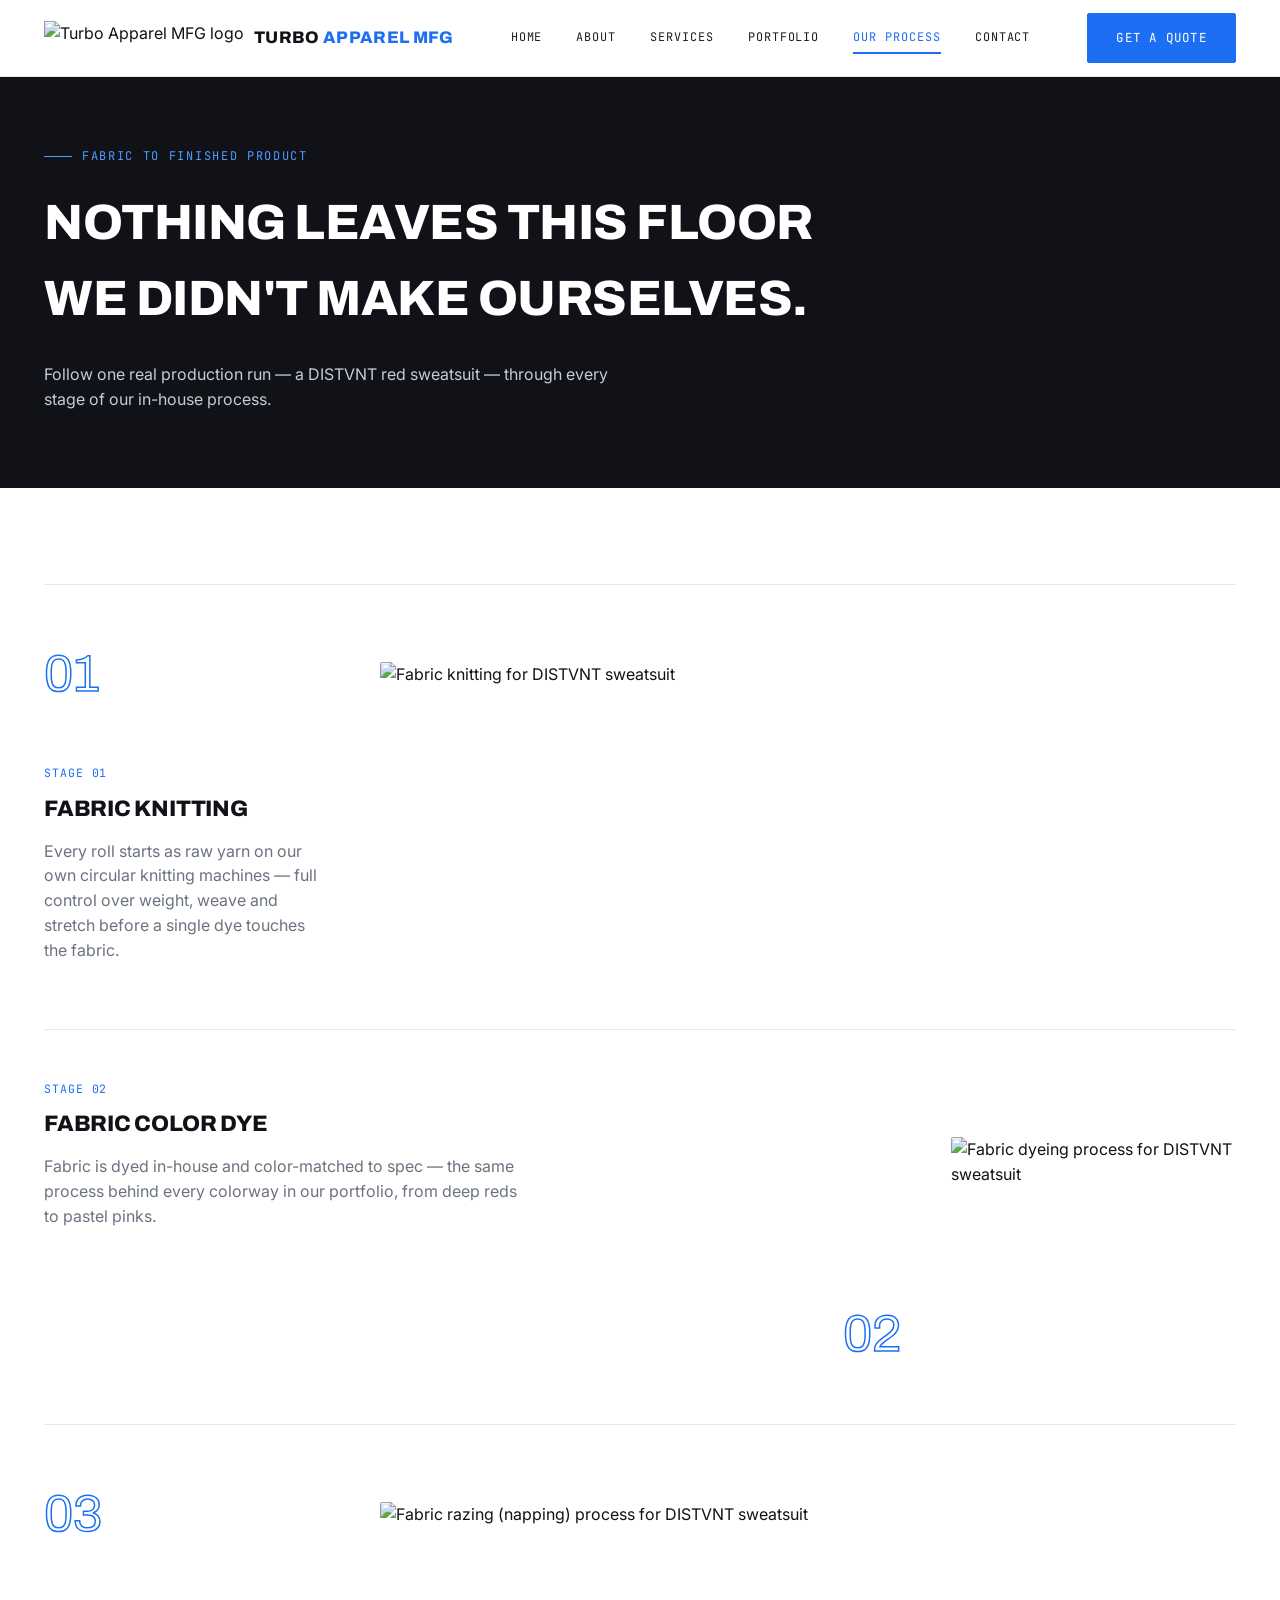
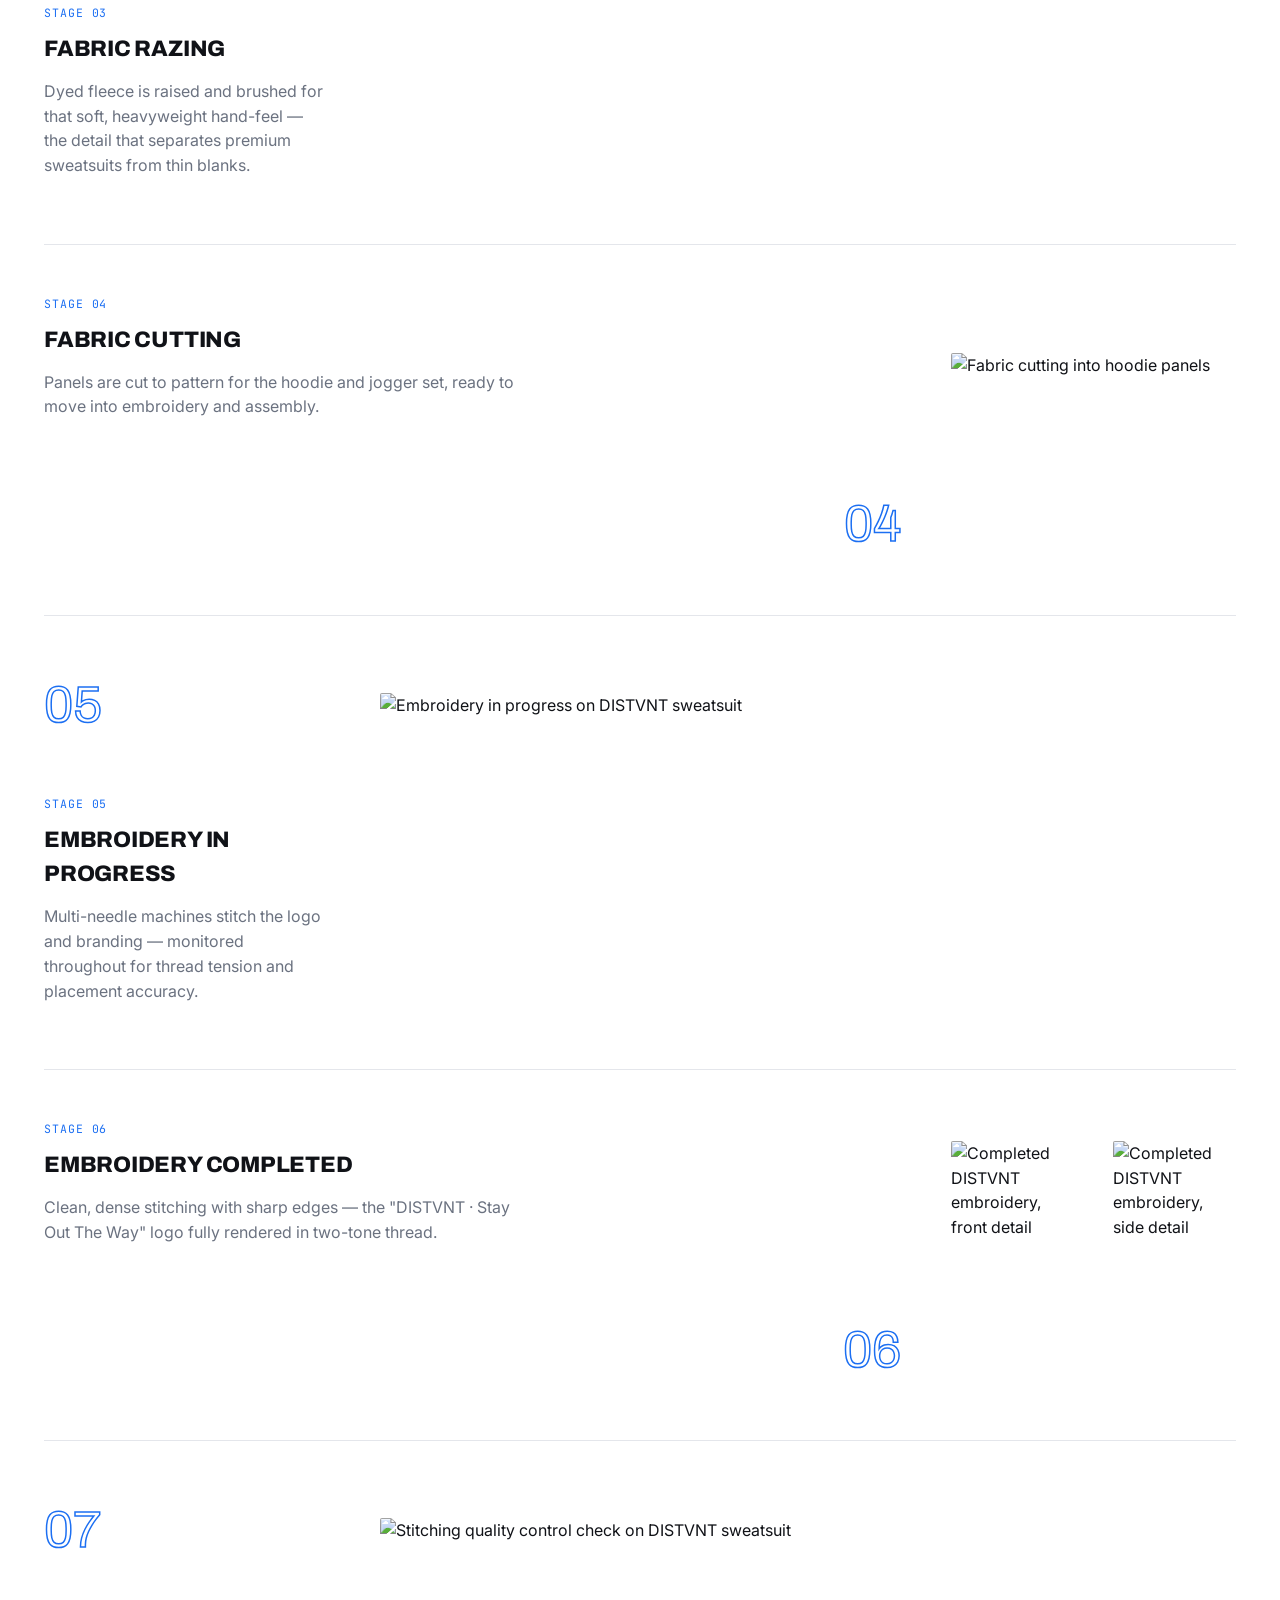
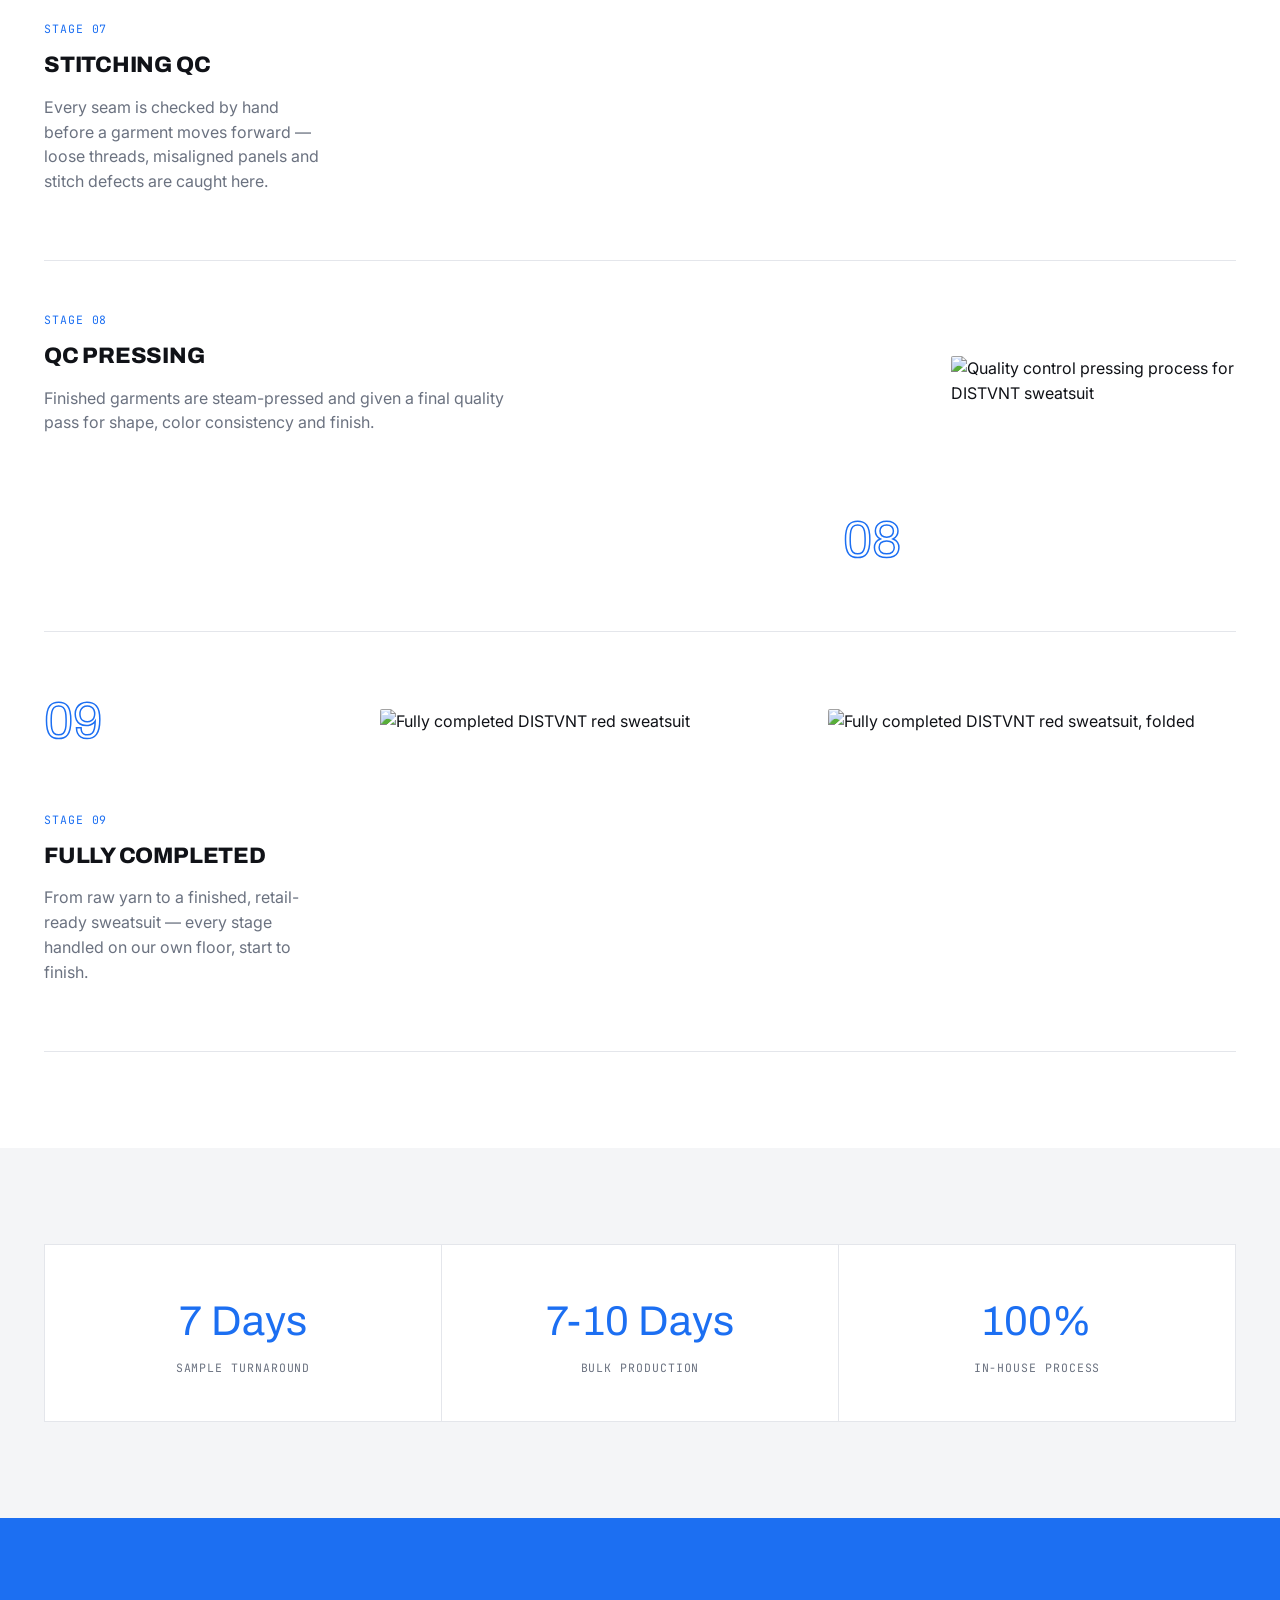
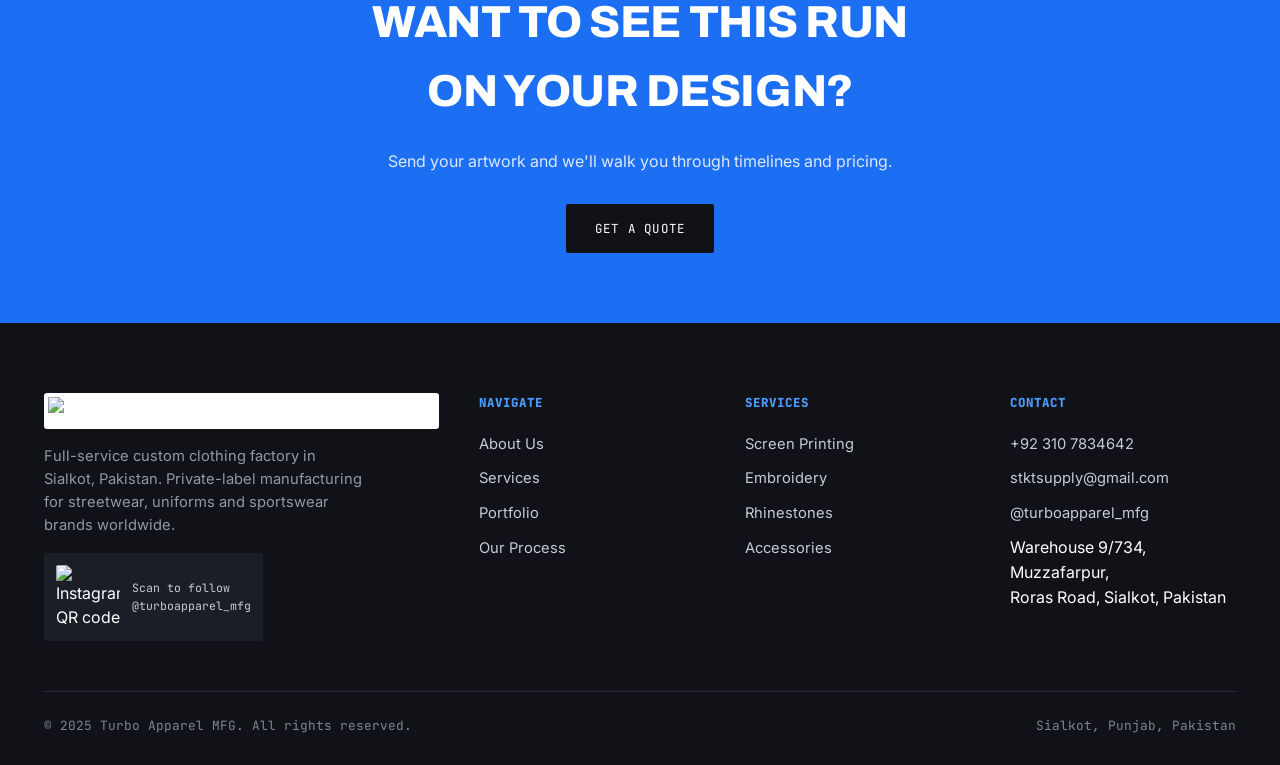
==== process.html @ c7ecd8f8 "Add files via upload" ====
<!DOCTYPE html>
<html lang="en">
<head>
<meta charset="UTF-8">
<meta name="viewport" content="width=device-width, initial-scale=1.0">
<title>Our Process — Turbo Apparel MFG</title>
<meta name="description" content="From fabric knitting to finished, packed garments — see the full in-house manufacturing process at Turbo Apparel MFG, Sialkot, Pakistan.">
<link rel="preconnect" href="https://fonts.googleapis.com">
<link href="https://fonts.googleapis.com/css2?family=Archivo:wght@700;800;900&family=Inter:wght@400;500;600;700&family=JetBrains+Mono:wght@400;500&display=swap" rel="stylesheet">
<link rel="stylesheet" href="styles.css">
</head>
<body>

<header class="site">
  <div class="container nav-wrap">
    <a href="index.html" class="brand">
      <img src="assets/logo/logo.jpg" alt="Turbo Apparel MFG logo">
      <span class="brand-name">TURBO <span>APPAREL MFG</span></span>
    </a>
    <nav class="main-links">
      <a href="index.html">Home</a>
      <a href="about.html">About</a>
      <a href="services.html">Services</a>
      <a href="portfolio.html">Portfolio</a>
      <a href="process.html" class="active">Our Process</a>
      <a href="contact.html">Contact</a>
    </nav>
    <div class="nav-cta">
      <a href="contact.html" class="btn btn-primary">Get A Quote</a>
      <button class="nav-toggle" aria-label="Menu"><span></span><span></span><span></span></button>
    </div>
  </div>
</header>

<section class="page-hero">
  <div class="container">
    <div class="eyebrow">Fabric To Finished Product</div>
    <h1>Nothing leaves this floor<br>we didn't make ourselves.</h1>
    <p>Follow one real production run — a DISTVNT red sweatsuit — through every stage of our in-house process.</p>
  </div>
</section>

<section>
  <div class="container">

    <div class="process-step">
      <div class="pnum">01</div>
      <div class="pimg"><img src="assets/process/01-knitting-frame.jpg" alt="Fabric knitting for DISTVNT sweatsuit"></div>
      <div class="ptext">
        <span class="mono">Stage 01</span>
        <h3>Fabric Knitting</h3>
        <p>Every roll starts as raw yarn on our own circular knitting machines — full control over weight, weave and stretch before a single dye touches the fabric.</p>
      </div>
    </div>

    <div class="process-step reverse">
      <div class="pnum">02</div>
      <div class="ptext">
        <span class="mono">Stage 02</span>
        <h3>Fabric Color Dye</h3>
        <p>Fabric is dyed in-house and color-matched to spec — the same process behind every colorway in our portfolio, from deep reds to pastel pinks.</p>
      </div>
      <div class="pimg"><img src="assets/process/02-dye-frame.jpg" alt="Fabric dyeing process for DISTVNT sweatsuit"></div>
    </div>

    <div class="process-step">
      <div class="pnum">03</div>
      <div class="pimg"><img src="assets/process/03-razing-frame.jpg" alt="Fabric razing (napping) process for DISTVNT sweatsuit"></div>
      <div class="ptext">
        <span class="mono">Stage 03</span>
        <h3>Fabric Razing</h3>
        <p>Dyed fleece is raised and brushed for that soft, heavyweight hand-feel — the detail that separates premium sweatsuits from thin blanks.</p>
      </div>
    </div>

    <div class="process-step reverse">
      <div class="pnum">04</div>
      <div class="ptext">
        <span class="mono">Stage 04</span>
        <h3>Fabric Cutting</h3>
        <p>Panels are cut to pattern for the hoodie and jogger set, ready to move into embroidery and assembly.</p>
      </div>
      <div class="pimg"><img src="assets/process/04-cutting-frame.jpg" alt="Fabric cutting into hoodie panels"></div>
    </div>

    <div class="process-step">
      <div class="pnum">05</div>
      <div class="pimg"><img src="assets/process/05-embroidery-frame.jpg" alt="Embroidery in progress on DISTVNT sweatsuit"></div>
      <div class="ptext">
        <span class="mono">Stage 05</span>
        <h3>Embroidery In Progress</h3>
        <p>Multi-needle machines stitch the logo and branding — monitored throughout for thread tension and placement accuracy.</p>
      </div>
    </div>

    <div class="process-step reverse">
      <div class="pnum">06</div>
      <div class="ptext">
        <span class="mono">Stage 06</span>
        <h3>Embroidery Completed</h3>
        <p>Clean, dense stitching with sharp edges — the "DISTVNT · Stay Out The Way" logo fully rendered in two-tone thread.</p>
      </div>
      <div class="pimg">
        <div class="process-media">
          <img src="assets/process/06-embroidery-done-a.jpg" alt="Completed DISTVNT embroidery, front detail">
          <img src="assets/process/06-embroidery-done-b.jpg" alt="Completed DISTVNT embroidery, side detail">
        </div>
      </div>
    </div>

    <div class="process-step">
      <div class="pnum">07</div>
      <div class="pimg"><img src="assets/process/07-stitchingqc-frame.jpg" alt="Stitching quality control check on DISTVNT sweatsuit"></div>
      <div class="ptext">
        <span class="mono">Stage 07</span>
        <h3>Stitching QC</h3>
        <p>Every seam is checked by hand before a garment moves forward — loose threads, misaligned panels and stitch defects are caught here.</p>
      </div>
    </div>

    <div class="process-step reverse">
      <div class="pnum">08</div>
      <div class="ptext">
        <span class="mono">Stage 08</span>
        <h3>QC Pressing</h3>
        <p>Finished garments are steam-pressed and given a final quality pass for shape, color consistency and finish.</p>
      </div>
      <div class="pimg"><img src="assets/process/08-pressingqc-frame.jpg" alt="Quality control pressing process for DISTVNT sweatsuit"></div>
    </div>

    <div class="process-step">
      <div class="pnum">09</div>
      <div class="pimg">
        <div class="process-media">
          <img src="assets/process/10-final-1.jpg" alt="Fully completed DISTVNT red sweatsuit">
          <img src="assets/process/10-final-2.jpg" alt="Fully completed DISTVNT red sweatsuit, folded">
        </div>
      </div>
      <div class="ptext">
        <span class="mono">Stage 09</span>
        <h3>Fully Completed</h3>
        <p>From raw yarn to a finished, retail-ready sweatsuit — every stage handled on our own floor, start to finish.</p>
      </div>
    </div>

  </div>
</section>

<section class="bg-off">
  <div class="container">
    <div class="stat-strip">
      <div class="stat"><div class="num">7 Days</div><div class="label">Sample Turnaround</div></div>
      <div class="stat"><div class="num">7-10 Days</div><div class="label">Bulk Production</div></div>
      <div class="stat"><div class="num">100%</div><div class="label">In-House Process</div></div>
    </div>
  </div>
</section>

<div class="cta-band">
  <div class="container">
    <h2>Want to see this run<br>on your design?</h2>
    <p>Send your artwork and we'll walk you through timelines and pricing.</p>
    <a href="contact.html" class="btn btn-dark">Get A Quote</a>
  </div>
</div>

<footer class="site">
  <div class="container">
    <div class="footer-grid">
      <div class="footer-brand">
        <img src="assets/logo/logo.jpg" alt="Turbo Apparel MFG" style="height:36px;margin-bottom:16px;background:#fff;padding:4px;border-radius:3px;">
        <p>Full-service custom clothing factory in Sialkot, Pakistan. Private-label manufacturing for streetwear, uniforms and sportswear brands worldwide.</p>
        <div class="qr-box">
          <img src="assets/misc/instagram-qr.jpg" alt="Instagram QR code @turboapparel_mfg">
          <span>Scan to follow<br>@turboapparel_mfg</span>
        </div>
      </div>
      <div>
        <h4>Navigate</h4>
        <ul>
          <li><a href="about.html">About Us</a></li>
          <li><a href="services.html">Services</a></li>
          <li><a href="portfolio.html">Portfolio</a></li>
          <li><a href="process.html">Our Process</a></li>
        </ul>
      </div>
      <div>
        <h4>Services</h4>
        <ul>
          <li><a href="services.html">Screen Printing</a></li>
          <li><a href="services.html">Embroidery</a></li>
          <li><a href="services.html">Rhinestones</a></li>
          <li><a href="services.html">Accessories</a></li>
        </ul>
      </div>
      <div>
        <h4>Contact</h4>
        <ul>
          <li><a href="https://wa.me/923107834642">+92 310 7834642</a></li>
          <li><a href="mailto:stktsupply@gmail.com">stktsupply@gmail.com</a></li>
          <li><a href="https://instagram.com/turboapparel_mfg">@turboapparel_mfg</a></li>
          <li>Warehouse 9/734, Muzzafarpur,<br>Roras Road, Sialkot, Pakistan</li>
        </ul>
      </div>
    </div>
    <div class="footer-bottom">
      <span>© 2025 Turbo Apparel MFG. All rights reserved.</span>
      <span>Sialkot, Punjab, Pakistan</span>
    </div>
  </div>
</footer>

<script src="script.js"></script>
</body>
</html>
---- styles.css ----
/* ================================
   TURBO APPAREL MFG — Design System
   ================================ */

:root{
  --ink: #101217;
  --ink-soft: #1B1E27;
  --blue: #1C6FF2;
  --blue-deep: #0E3F94;
  --blue-bright: #4C9BFF;
  --white: #FFFFFF;
  --off: #F4F5F7;
  --line: #E4E6EB;
  --text-muted: #6B7280;
  --text-soft: #9AA0AC;

  --display: "Archivo", "Arial Narrow", sans-serif;
  --body: "Inter", -apple-system, sans-serif;
  --mono: "JetBrains Mono", "Courier New", monospace;

  --max: 1240px;
  --radius: 2px;
}

*{box-sizing:border-box;}
html{scroll-behavior:smooth;}
body{
  margin:0;
  font-family:var(--body);
  color:var(--ink);
  background:var(--white);
  -webkit-font-smoothing:antialiased;
  line-height:1.55;
}
img{max-width:100%;display:block;}
a{color:inherit;text-decoration:none;}
h1,h2,h3,h4{
  font-family:var(--display);
  font-weight:800;
  letter-spacing:-0.01em;
  margin:0 0 .5em;
  text-transform:uppercase;
}
p{margin:0 0 1em;color:var(--ink-soft);}
.container{max-width:var(--max);margin:0 auto;padding:0 24px;}
.mono{font-family:var(--mono);text-transform:uppercase;letter-spacing:.08em;font-size:.72rem;}

/* ---------- Buttons ---------- */
.btn{
  display:inline-flex;align-items:center;gap:8px;
  padding:14px 28px;
  font-family:var(--mono);
  font-size:.78rem;
  letter-spacing:.1em;
  text-transform:uppercase;
  border:1.5px solid var(--ink);
  border-radius:var(--radius);
  transition:all .18s ease;
  cursor:pointer;
  background:none;
}
.btn-primary{background:var(--blue);border-color:var(--blue);color:#fff;}
.btn-primary:hover{background:var(--blue-deep);border-color:var(--blue-deep);}
.btn-dark{background:var(--ink);border-color:var(--ink);color:#fff;}
.btn-dark:hover{background:#000;}
.btn-ghost{background:transparent;color:var(--ink);}
.btn-ghost:hover{background:var(--ink);color:#fff;}
.btn-ghost-light{background:transparent;color:#fff;border-color:rgba(255,255,255,.5);}
.btn-ghost-light:hover{background:#fff;color:var(--ink);}
.btn svg{width:14px;height:14px;}

/* ---------- Header / Nav ---------- */
header.site{
  position:sticky;top:0;z-index:100;
  background:rgba(255,255,255,.92);
  backdrop-filter:blur(10px);
  border-bottom:1px solid var(--line);
}
.nav-wrap{
  display:flex;align-items:center;justify-content:space-between;
  height:76px;
}
.brand{display:flex;align-items:center;gap:10px;}
.brand img{height:34px;width:auto;}
.brand-name{font-family:var(--display);font-weight:800;font-size:1.05rem;letter-spacing:.02em;}
.brand-name span{color:var(--blue);}

nav.main-links{display:flex;gap:34px;align-items:center;}
nav.main-links a{
  font-family:var(--mono);font-size:.74rem;letter-spacing:.08em;
  text-transform:uppercase;color:var(--ink-soft);
  padding:6px 0;border-bottom:2px solid transparent;
  transition:.15s;
}
nav.main-links a:hover,nav.main-links a.active{color:var(--blue);border-color:var(--blue);}
.nav-cta{display:flex;align-items:center;gap:14px;}
.nav-toggle{display:none;background:none;border:none;cursor:pointer;padding:8px;}
.nav-toggle span{display:block;width:24px;height:2px;background:var(--ink);margin:5px 0;}

/* ---------- Hero ---------- */
.hero{
  position:relative;
  background:var(--ink);
  color:#fff;
  overflow:hidden;
  padding:110px 0 90px;
}
.hero::before{
  content:"";
  position:absolute;right:-10%;top:-20%;
  width:70%;height:140%;
  background:linear-gradient(135deg, var(--blue) 0%, var(--blue-deep) 55%, transparent 75%);
  clip-path:polygon(30% 0, 100% 0, 100% 100%, 0% 100%);
  opacity:.85;
}
.hero-inner{position:relative;z-index:2;display:grid;grid-template-columns:1.1fr .9fr;gap:50px;align-items:center;}
.eyebrow{
  font-family:var(--mono);font-size:.75rem;letter-spacing:.14em;text-transform:uppercase;
  color:var(--blue-bright);margin-bottom:18px;display:flex;align-items:center;gap:10px;
}
.eyebrow::before{content:"";width:28px;height:1px;background:var(--blue-bright);}
.hero h1{font-size:clamp(2.4rem,5vw,4rem);line-height:.98;margin-bottom:22px;}
.hero p.lede{color:#C7CBD6;font-size:1.08rem;max-width:520px;margin-bottom:34px;}
.hero-ctas{display:flex;gap:16px;flex-wrap:wrap;}
.hero-photo{position:relative;}
.hero-photo img{border-radius:var(--radius);box-shadow:0 30px 70px rgba(0,0,0,.5);}
.hero-tag{
  position:absolute;bottom:-22px;left:-22px;
  background:#fff;color:var(--ink);
  padding:16px 20px;border-radius:var(--radius);
  box-shadow:0 20px 40px rgba(0,0,0,.25);
  font-family:var(--mono);font-size:.72rem;
}
.hero-tag b{display:block;font-family:var(--display);font-size:1.6rem;color:var(--blue);}

/* ---------- Trust / Spec bar ---------- */
.specbar{background:var(--ink);border-top:1px solid #2A2E38;}
.specbar .container{
  display:grid;grid-template-columns:repeat(4,1fr);
}
.spec-item{
  padding:26px 24px;border-left:1px solid #2A2E38;
  color:#fff;
}
.spec-item:first-child{border-left:none;}
.spec-item .num{font-family:var(--display);font-size:1.9rem;color:var(--blue-bright);}
.spec-item .label{font-family:var(--mono);font-size:.68rem;letter-spacing:.08em;text-transform:uppercase;color:var(--text-soft);margin-top:4px;}

/* ---------- Section basics ---------- */
section{padding:96px 0;}
.section-head{max-width:640px;margin-bottom:56px;}
.section-head .eyebrow{color:var(--blue);}
.section-head .eyebrow::before{background:var(--blue);}
.section-head h2{font-size:clamp(1.8rem,3.4vw,2.6rem);color:var(--ink);}
.section-head p{color:var(--text-muted);font-size:1.02rem;}
.bg-off{background:var(--off);}
.bg-ink{background:var(--ink);color:#fff;}
.bg-ink p{color:#B9BEC9;}
.bg-ink h2{color:#fff;}
.bg-ink .section-head .eyebrow{color:var(--blue-bright);}
.bg-ink .section-head .eyebrow::before{background:var(--blue-bright);}

/* ---------- Services grid ---------- */
.services-grid{display:grid;grid-template-columns:repeat(4,1fr);gap:1px;background:var(--line);border:1px solid var(--line);}
.service-card{background:#fff;padding:30px 26px;transition:.2s;}
.service-card:hover{background:var(--ink);color:#fff;}
.service-card:hover p{color:#C7CBD6;}
.service-card:hover .service-num{color:var(--blue-bright);}
.service-num{font-family:var(--mono);font-size:.72rem;color:var(--blue);margin-bottom:18px;display:block;}
.service-card h3{font-size:1.02rem;margin-bottom:10px;}
.service-card p{font-size:.9rem;color:var(--text-muted);margin:0;}

/* ---------- Capability photo strip ---------- */
.cap-grid{display:grid;grid-template-columns:1.1fr .9fr;gap:40px;align-items:center;}
.cap-grid img{border-radius:var(--radius);}
.cap-list{list-style:none;margin:0;padding:0;}
.cap-list li{
  display:flex;justify-content:space-between;align-items:baseline;
  padding:16px 0;border-bottom:1px solid var(--line);
  font-family:var(--mono);font-size:.82rem;text-transform:uppercase;letter-spacing:.04em;
}
.cap-list li b{font-family:var(--body);text-transform:none;letter-spacing:0;font-size:1rem;color:var(--ink);font-weight:600;}
.cap-list li span{color:var(--blue);}

/* ---------- Process timeline ---------- */
.process-step{
  display:grid;grid-template-columns:.5fr 1.5fr;gap:50px;
  padding:50px 0;border-top:1px solid var(--line);
  align-items:center;
}
.process-step:last-child{border-bottom:1px solid var(--line);}
.process-step .pnum{font-family:var(--display);font-size:3.2rem;color:var(--off);-webkit-text-stroke:1.5px var(--blue);color:transparent;}
.process-step .ptext .mono{color:var(--blue);margin-bottom:10px;display:block;}
.process-step .ptext h3{font-size:1.4rem;margin-bottom:12px;}
.process-step .ptext p{color:var(--text-muted);max-width:480px;}
.process-step .pimg img{border-radius:var(--radius);}
.process-step.reverse{grid-template-columns:1.5fr .5fr;}
.process-step.reverse .pnum{order:2;text-align:right;}
.process-media{display:grid;grid-template-columns:1fr 1fr;gap:40px;align-items:center;}

/* ---------- Portfolio ---------- */
.brand-block{padding:70px 0;border-top:1px solid var(--line);}
.brand-head{display:flex;justify-content:space-between;align-items:flex-end;margin-bottom:34px;flex-wrap:wrap;gap:16px;}
.brand-head h3{font-size:1.6rem;margin:0;}
.brand-head .tag-pill{
  font-family:var(--mono);font-size:.7rem;letter-spacing:.08em;text-transform:uppercase;
  border:1px solid var(--blue);color:var(--blue);padding:5px 12px;border-radius:20px;
}
.brand-photos{display:grid;grid-template-columns:1.3fr 1fr 1fr;gap:16px;}
.brand-photos img{border-radius:var(--radius);height:100%;object-fit:cover;}
.brand-photos .tall{grid-row:span 2;}

/* ---------- Testimonial / stat strip ---------- */
.stat-strip{display:grid;grid-template-columns:repeat(3,1fr);gap:1px;background:var(--line);border:1px solid var(--line);text-align:center;}
.stat-strip .stat{background:#fff;padding:44px 20px;}
.stat-strip .stat .num{font-family:var(--display);font-size:2.6rem;color:var(--blue);}
.stat-strip .stat .label{font-family:var(--mono);font-size:.72rem;text-transform:uppercase;letter-spacing:.08em;color:var(--text-muted);margin-top:6px;}

/* ---------- Quote form ---------- */
.quote-wrap{display:grid;grid-template-columns:.9fr 1.1fr;gap:60px;}
.quote-info h2{font-size:2rem;}
.info-row{display:flex;gap:14px;padding:18px 0;border-top:1px solid var(--line);}
.info-row .ico{width:20px;color:var(--blue);font-family:var(--mono);}
.info-row b{display:block;font-size:.95rem;}
.info-row span{color:var(--text-muted);font-size:.9rem;}
form.quote-form{background:var(--off);padding:36px;border-radius:var(--radius);}
.form-row{display:grid;grid-template-columns:1fr 1fr;gap:16px;margin-bottom:16px;}
.form-row.full{grid-template-columns:1fr;}
label{
  display:block;font-family:var(--mono);font-size:.68rem;text-transform:uppercase;
  letter-spacing:.06em;color:var(--text-muted);margin-bottom:6px;
}
input,select,textarea{
  width:100%;padding:12px 14px;border:1px solid var(--line);border-radius:var(--radius);
  font-family:var(--body);font-size:.92rem;background:#fff;
}
input:focus,select:focus,textarea:focus{outline:2px solid var(--blue);outline-offset:1px;border-color:var(--blue);}
textarea{resize:vertical;min-height:100px;}

/* ---------- Testimonial ---------- */
.testimonial-wrap{display:grid;grid-template-columns:.7fr 1.3fr;gap:50px;align-items:center;}
.testimonial-video{position:relative;border-radius:var(--radius);overflow:hidden;box-shadow:0 30px 70px rgba(0,0,0,.25);background:#000;}
.testimonial-video video{width:100%;display:block;max-height:640px;object-fit:cover;}
.testimonial-badge{
  display:inline-flex;align-items:center;gap:8px;
  font-family:var(--mono);font-size:.7rem;text-transform:uppercase;letter-spacing:.08em;
  color:var(--blue);border:1px solid var(--blue);padding:5px 12px;border-radius:20px;margin-bottom:20px;
}
.testimonial-badge::before{content:"●";color:var(--blue);font-size:.6rem;}
.testimonial-text h2{font-size:2rem;}
.testimonial-text p{color:var(--text-muted);font-size:1.05rem;max-width:480px;}

/* ---------- Footer ---------- */
footer.site{background:var(--ink);color:#fff;padding:70px 0 30px;}
.footer-grid{display:grid;grid-template-columns:1.4fr .8fr .8fr .8fr;gap:40px;margin-bottom:50px;}
.footer-grid h4{color:var(--blue-bright);font-size:.78rem;font-family:var(--mono);letter-spacing:.08em;margin-bottom:18px;}
.footer-grid ul{list-style:none;margin:0;padding:0;}
.footer-grid li{margin-bottom:10px;}
.footer-grid a{color:#C7CBD6;font-size:.92rem;}
.footer-grid a:hover{color:var(--blue-bright);}
.footer-brand p{color:#9198A6;max-width:320px;font-size:.92rem;}
.qr-box{display:flex;align-items:center;gap:12px;margin-top:16px;background:#1B1E27;padding:12px;border-radius:var(--radius);width:fit-content;}
.qr-box img{width:64px;height:64px;border-radius:2px;}
.qr-box span{font-family:var(--mono);font-size:.72rem;color:#C7CBD6;}
.footer-bottom{border-top:1px solid #2A2E38;padding-top:24px;display:flex;justify-content:space-between;flex-wrap:wrap;gap:10px;color:#7D8493;font-size:.8rem;font-family:var(--mono);}

/* ---------- Utility ---------- */
.grid-2{display:grid;grid-template-columns:1fr 1fr;gap:40px;}
.mt{margin-top:60px;}
.center{text-align:center;}
.cta-band{background:var(--blue);color:#fff;padding:70px 0;text-align:center;}
.cta-band h2{color:#fff;font-size:clamp(1.8rem,3.6vw,2.8rem);}
.cta-band p{color:#DCE8FF;margin-bottom:30px;}
.cta-band .btn-dark{background:var(--ink);border-color:var(--ink);}
.page-hero{background:var(--ink);color:#fff;padding:70px 0 60px;}
.page-hero h1{font-size:clamp(2rem,4vw,3.1rem);}
.page-hero p{color:#C7CBD6;max-width:600px;}

/* ---------- Responsive ---------- */
@media (max-width:980px){
  .hero-inner{grid-template-columns:1fr;}
  .hero-photo{order:-1;}
  .specbar .container{grid-template-columns:repeat(2,1fr);}
  .spec-item:nth-child(3){border-left:none;}
  .services-grid{grid-template-columns:repeat(2,1fr);}
  .cap-grid{grid-template-columns:1fr;}
  .stat-strip{grid-template-columns:1fr;}
  .quote-wrap{grid-template-columns:1fr;}
  .testimonial-wrap{grid-template-columns:1fr;}
  .testimonial-video{max-width:340px;margin:0 auto;}
  .footer-grid{grid-template-columns:1fr 1fr;}
  .process-step,.process-step.reverse{grid-template-columns:1fr;gap:20px;}
  .process-step .pnum{order:0!important;text-align:left!important;}
  .brand-photos{grid-template-columns:1fr 1fr;}
  .brand-photos .tall{grid-row:span 1;}
}
@media (max-width:760px){
  nav.main-links{
    position:fixed;top:76px;left:0;right:0;bottom:0;
    background:#fff;flex-direction:column;justify-content:flex-start;
    padding:40px 24px;gap:26px;
    transform:translateX(100%);transition:.25s;
  }
  nav.main-links.open{transform:translateX(0);}
  .nav-toggle{display:block;}
  .nav-cta .btn{display:none;}
  .form-row{grid-template-columns:1fr;}
  .footer-grid{grid-template-columns:1fr;}
  .services-grid{grid-template-columns:1fr;}
  section{padding:64px 0;}
}
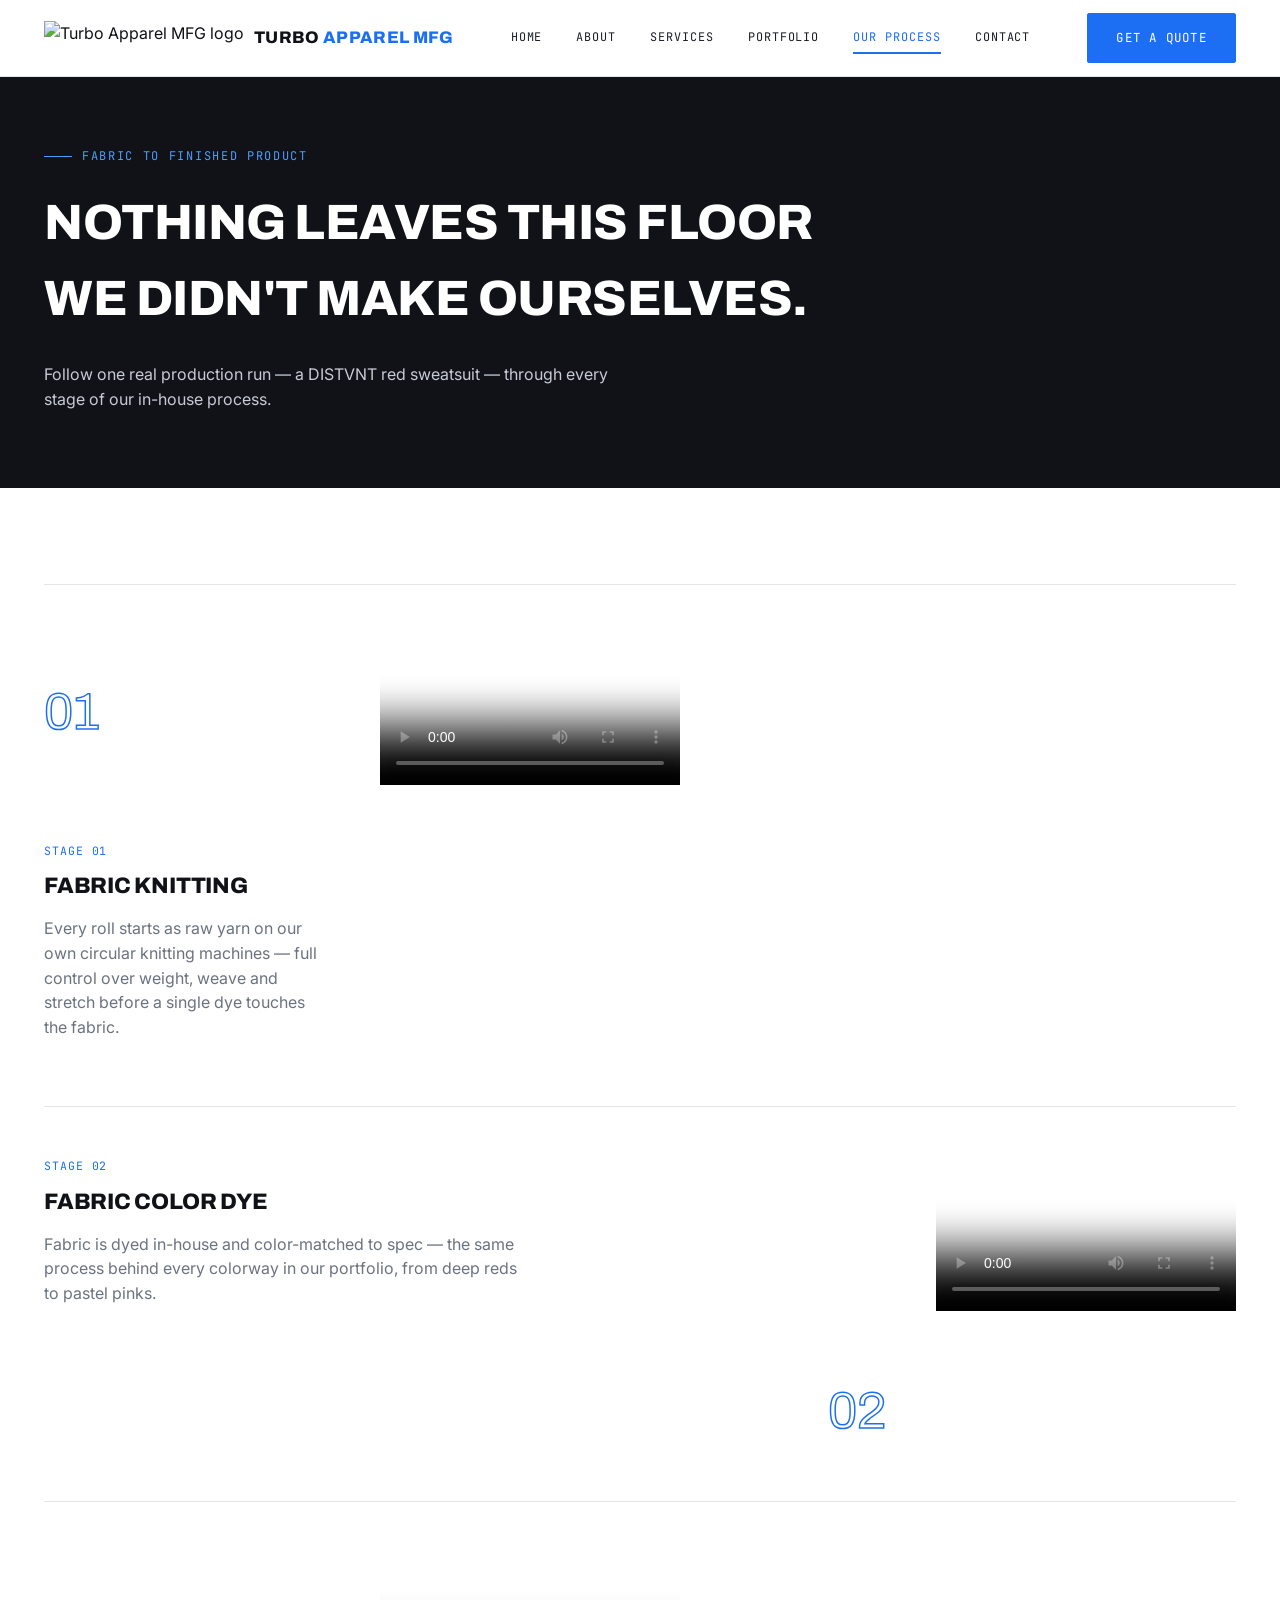
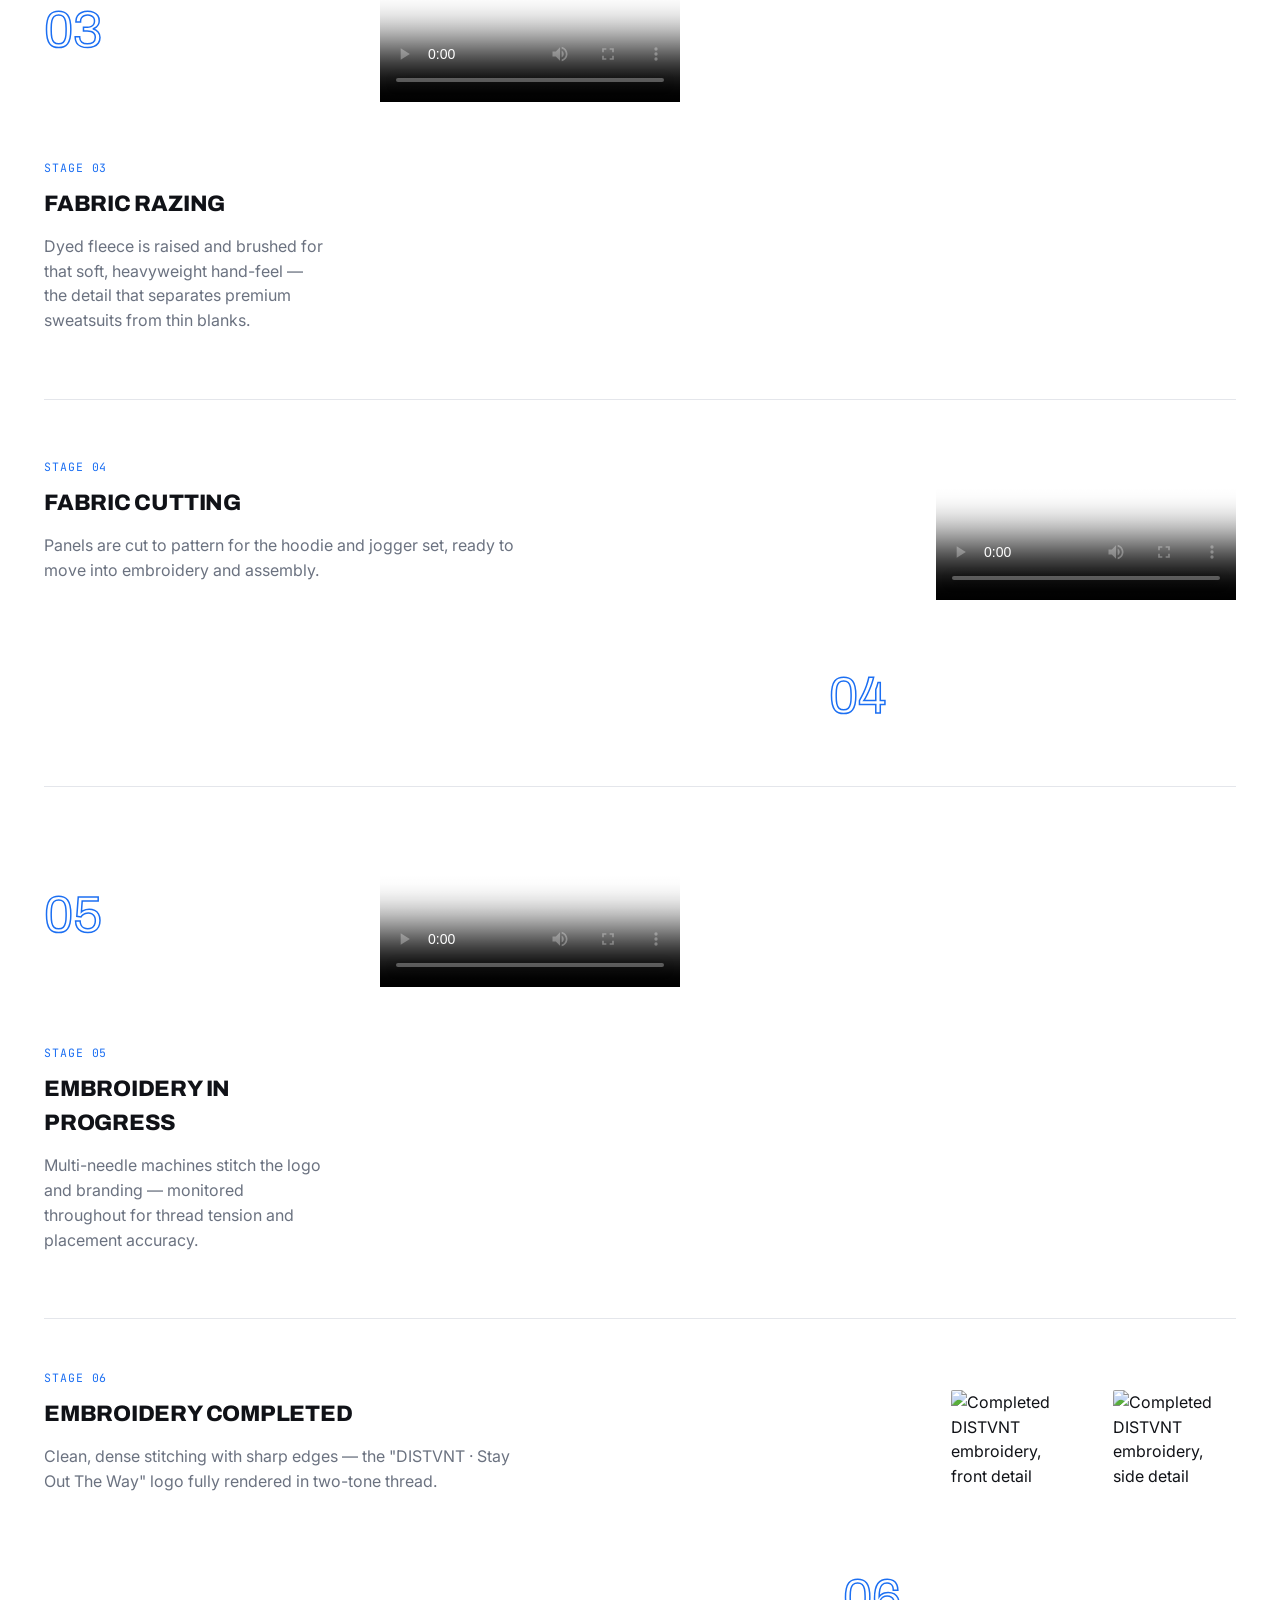
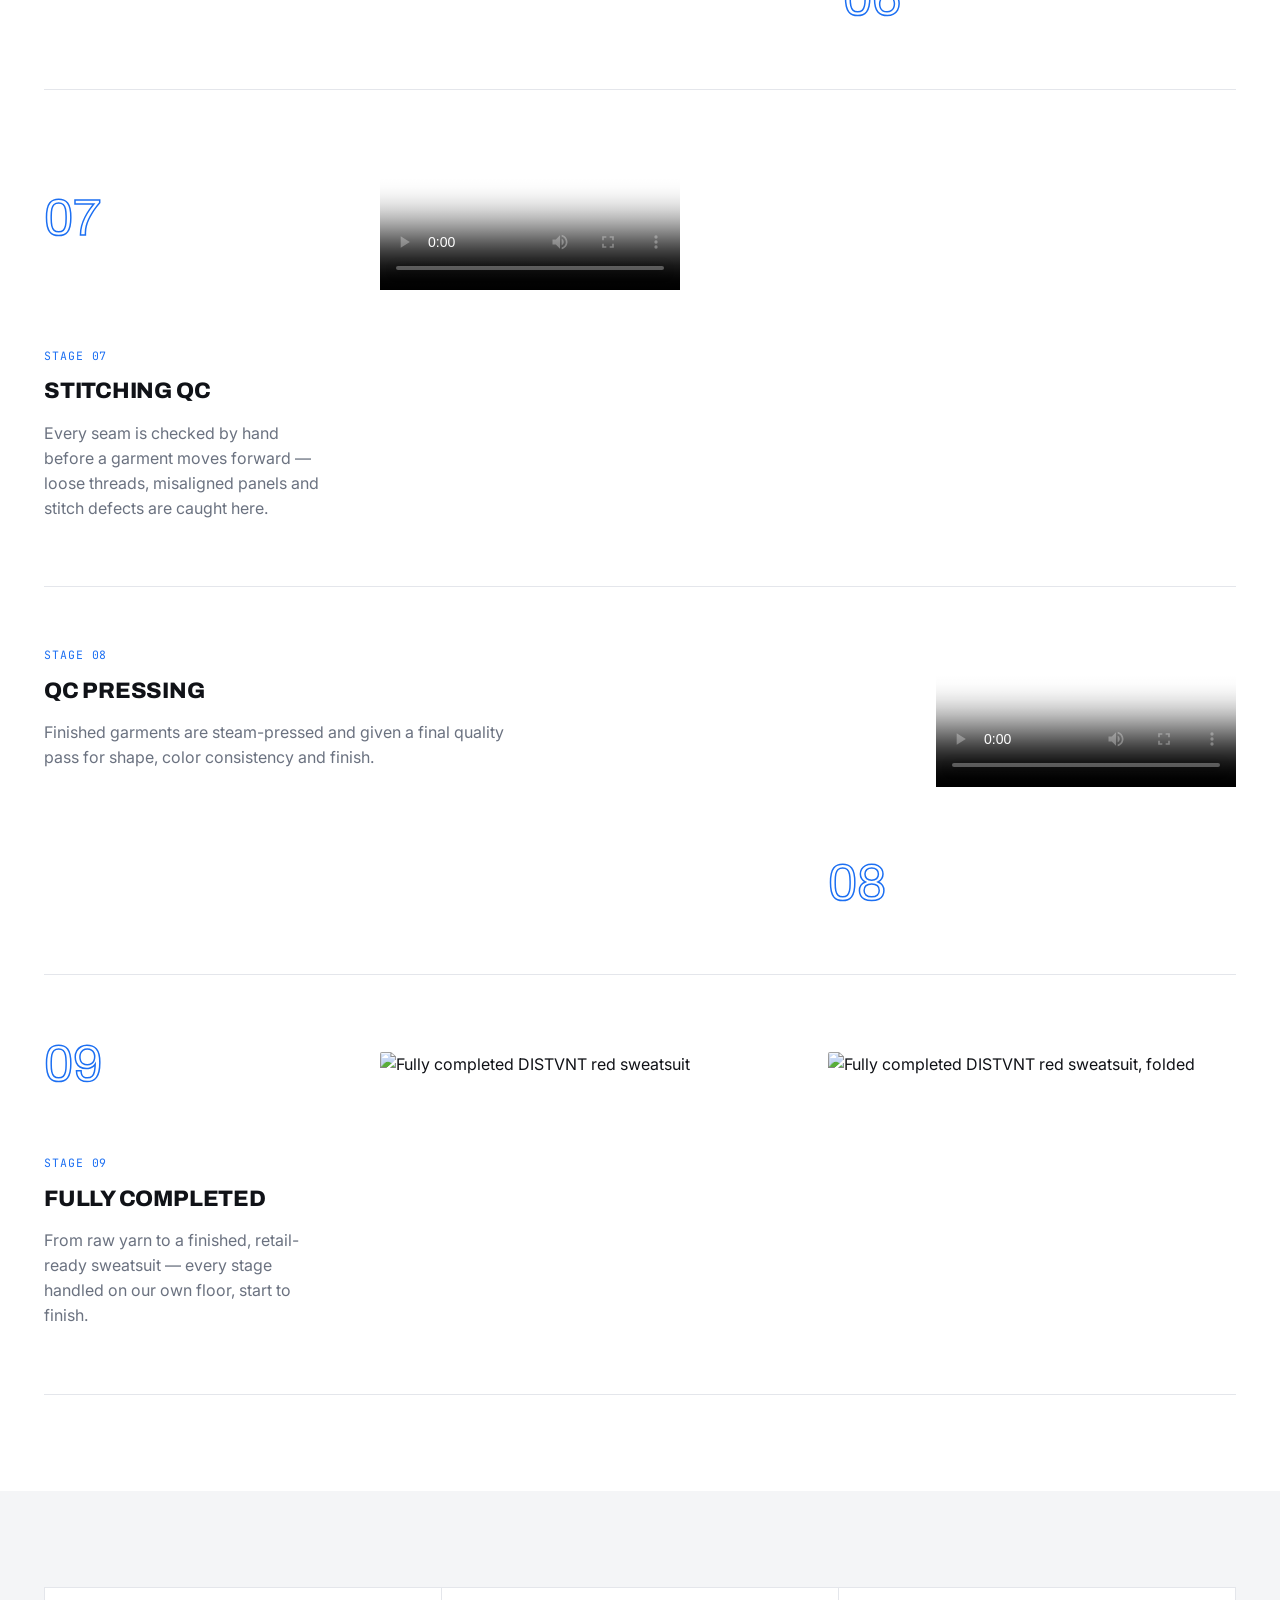
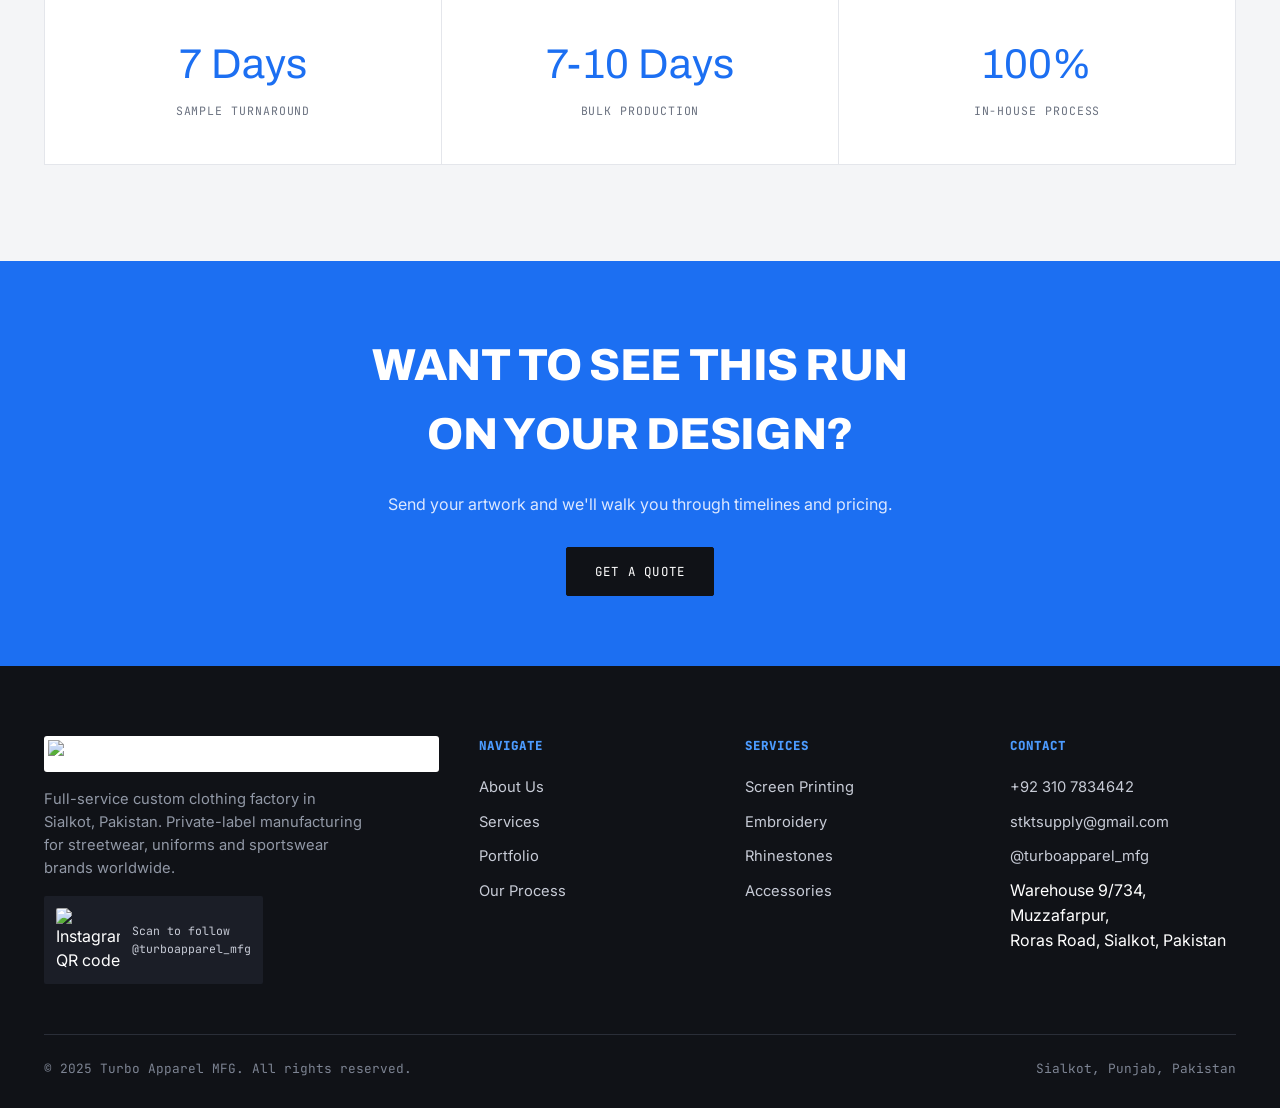
==== commit 5b771608: "Add files via upload" ====
--- a/process.html
+++ b/process.html
@@ -45,7 +45,7 @@
 
     <div class="process-step">
       <div class="pnum">01</div>
-      <div class="pimg"><img src="assets/process/01-knitting-frame.jpg" alt="Fabric knitting for DISTVNT sweatsuit"></div>
+      <div class="pimg"><video class="proc-vid" controls playsinline poster="assets/process/01-knitting-frame.jpg"><source src="assets/process-video/01-knitting.mp4" type="video/mp4"></video></div>
       <div class="ptext">
         <span class="mono">Stage 01</span>
         <h3>Fabric Knitting</h3>
@@ -60,12 +60,12 @@
         <h3>Fabric Color Dye</h3>
         <p>Fabric is dyed in-house and color-matched to spec — the same process behind every colorway in our portfolio, from deep reds to pastel pinks.</p>
       </div>
-      <div class="pimg"><img src="assets/process/02-dye-frame.jpg" alt="Fabric dyeing process for DISTVNT sweatsuit"></div>
+      <div class="pimg"><video class="proc-vid" controls playsinline poster="assets/process/02-dye-frame.jpg"><source src="assets/process-video/02-dye.mp4" type="video/mp4"></video></div>
     </div>
 
     <div class="process-step">
       <div class="pnum">03</div>
-      <div class="pimg"><img src="assets/process/03-razing-frame.jpg" alt="Fabric razing (napping) process for DISTVNT sweatsuit"></div>
+      <div class="pimg"><video class="proc-vid" controls playsinline poster="assets/process/03-razing-frame.jpg"><source src="assets/process-video/03-razing.mp4" type="video/mp4"></video></div>
       <div class="ptext">
         <span class="mono">Stage 03</span>
         <h3>Fabric Razing</h3>
@@ -80,12 +80,12 @@
         <h3>Fabric Cutting</h3>
         <p>Panels are cut to pattern for the hoodie and jogger set, ready to move into embroidery and assembly.</p>
       </div>
-      <div class="pimg"><img src="assets/process/04-cutting-frame.jpg" alt="Fabric cutting into hoodie panels"></div>
+      <div class="pimg"><video class="proc-vid" controls playsinline poster="assets/process/04-cutting-frame.jpg"><source src="assets/process-video/04-cutting.mp4" type="video/mp4"></video></div>
     </div>
 
     <div class="process-step">
       <div class="pnum">05</div>
-      <div class="pimg"><img src="assets/process/05-embroidery-frame.jpg" alt="Embroidery in progress on DISTVNT sweatsuit"></div>
+      <div class="pimg"><video class="proc-vid" controls playsinline poster="assets/process/05-embroidery-frame.jpg"><source src="assets/process-video/05-embroidery.mp4" type="video/mp4"></video></div>
       <div class="ptext">
         <span class="mono">Stage 05</span>
         <h3>Embroidery In Progress</h3>
@@ -110,7 +110,7 @@
 
     <div class="process-step">
       <div class="pnum">07</div>
-      <div class="pimg"><img src="assets/process/07-stitchingqc-frame.jpg" alt="Stitching quality control check on DISTVNT sweatsuit"></div>
+      <div class="pimg"><video class="proc-vid" controls playsinline poster="assets/process/07-stitchingqc-frame.jpg"><source src="assets/process-video/07-stitchingqc.mp4" type="video/mp4"></video></div>
       <div class="ptext">
         <span class="mono">Stage 07</span>
         <h3>Stitching QC</h3>
@@ -125,7 +125,7 @@
         <h3>QC Pressing</h3>
         <p>Finished garments are steam-pressed and given a final quality pass for shape, color consistency and finish.</p>
       </div>
-      <div class="pimg"><img src="assets/process/08-pressingqc-frame.jpg" alt="Quality control pressing process for DISTVNT sweatsuit"></div>
+      <div class="pimg"><video class="proc-vid" controls playsinline poster="assets/process/08-pressingqc-frame.jpg"><source src="assets/process-video/08-pressingqc.mp4" type="video/mp4"></video></div>
     </div>
 
     <div class="process-step">
